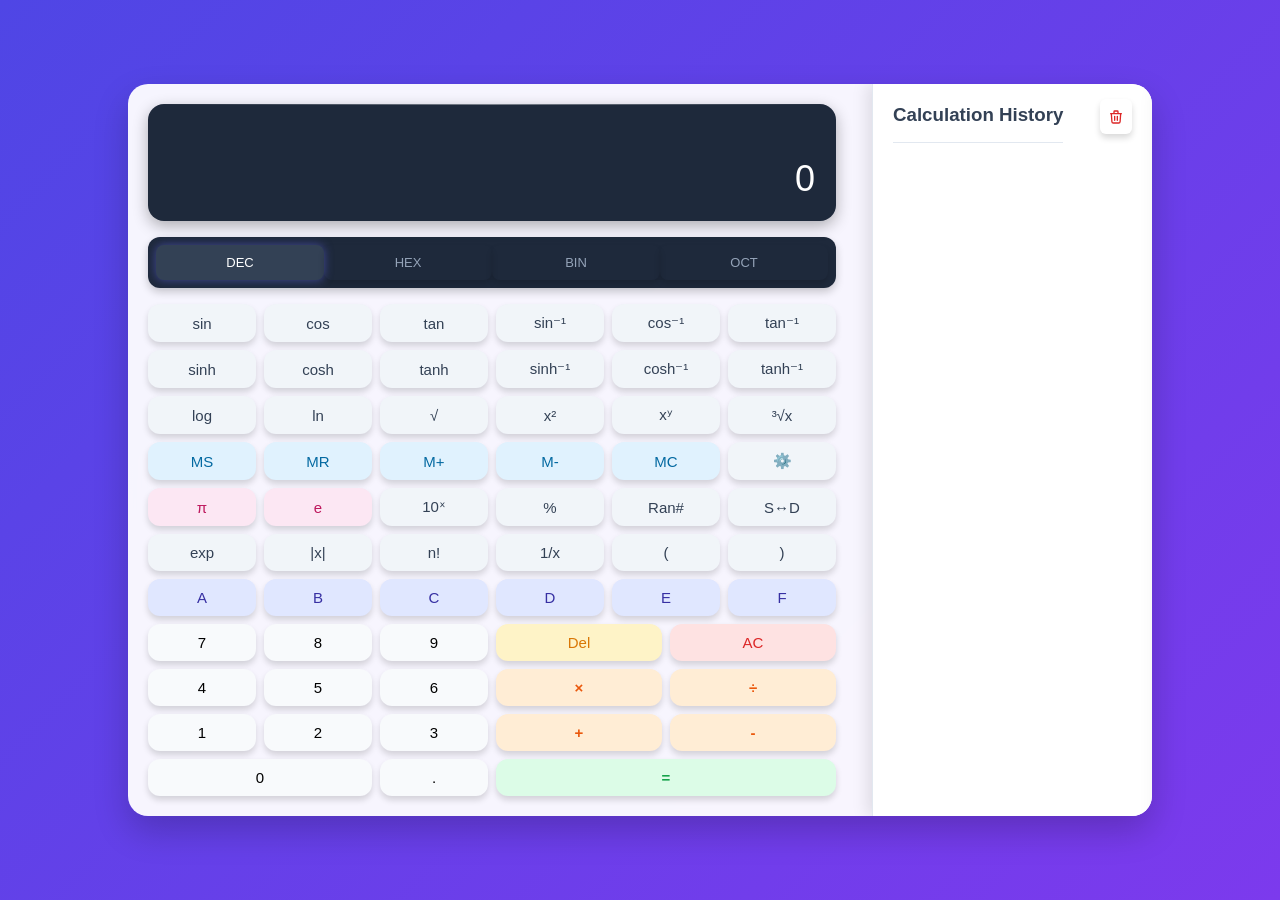
==== index.html @ 069a56cd "index" ====
<!DOCTYPE html>
<html lang="en">
<head>
  <meta charset="UTF-8">
  <meta name="viewport" content="width=device-width, initial-scale=1.0">
  <title>Scientific Calculator</title>
  <link rel="stylesheet" href="Calculator.css">
</head>
<body>
  <div class="calculator-container">
    <div class="calculator">
      <div id="display-container">
        <div id="expression"></div>
        <input type="text" id="display" value="0" readonly>
      </div>
      
      <div class="number-system">
        <button class="number-system-btn active" data-base="dec">DEC</button>
        <button class="number-system-btn" data-base="hex">HEX</button>
        <button class="number-system-btn" data-base="bin">BIN</button>
        <button class="number-system-btn" data-base="oct">OCT</button>
      </div>

      <div class="buttons-grid">
        <!-- Row 1: Basic trig functions and their inverses -->
        <button onclick="appendFunction('sin')" class="function" style="grid-column: span 2;">sin</button>
        <button onclick="appendFunction('cos')" class="function" style="grid-column: span 2;">cos</button>
        <button onclick="appendFunction('tan')" class="function" style="grid-column: span 2;">tan</button>
        <button onclick="appendFunction('asin')" class="function" style="grid-column: span 2;">sin⁻¹</button>
        <button onclick="appendFunction('acos')" class="function" style="grid-column: span 2;">cos⁻¹</button>
        <button onclick="appendFunction('atan')" class="function" style="grid-column: span 2;">tan⁻¹</button>

        <!-- Row 2: Hyperbolic functions and their inverses -->
        <button onclick="appendFunction('sinh')" class="function" style="grid-column: span 2;">sinh</button>
        <button onclick="appendFunction('cosh')" class="function" style="grid-column: span 2;">cosh</button>
        <button onclick="appendFunction('tanh')" class="function" style="grid-column: span 2;">tanh</button>
        <button onclick="appendFunction('asinh')" class="function" style="grid-column: span 2;">sinh⁻¹</button>
        <button onclick="appendFunction('acosh')" class="function" style="grid-column: span 2;">cosh⁻¹</button>
        <button onclick="appendFunction('atanh')" class="function" style="grid-column: span 2;">tanh⁻¹</button>

        <!-- Row 3: Log, power, and root functions -->
        <button onclick="appendFunction('log')" class="function" style="grid-column: span 2;">log</button>
        <button onclick="appendFunction('ln')" class="function" style="grid-column: span 2;">ln</button>
        <button onclick="appendFunction('sqrt')" class="function" style="grid-column: span 2;">√</button>
        <button onclick="appendValue('**2')" class="function" style="grid-column: span 2;">x²</button>
        <button onclick="appendValue('**')" class="function" style="grid-column: span 2;">xʸ</button>
        <button onclick="appendFunction('cbrt')" class="function" style="grid-column: span 2;">³√x</button>

        <!-- Row 4: Memory functions and constants -->
        <button onclick="memoryStore()" class="memory" style="grid-column: span 2;">MS</button>
        <button onclick="memoryRecall()" class="memory" style="grid-column: span 2;">MR</button>
        <button onclick="memoryAdd()" class="memory" style="grid-column: span 2;">M+</button>
        <button onclick="memorySubtract()" class="memory" style="grid-column: span 2;">M-</button>
        <button onclick="memoryClear()" class="memory" style="grid-column: span 2;">MC</button>
        <button onclick="toggleSettings()" class="function settings-toggle-btn" style="grid-column: span 2;">⚙️</button>

        <!-- Row 5: Constants and special functions -->
        <button onclick="appendConstant('π')" class="constant" style="grid-column: span 2;">π</button>
        <button onclick="appendConstant('e')" class="constant" style="grid-column: span 2;">e</button>
        <button onclick="appendFunction('tenPow')" class="function" style="grid-column: span 2;">10ˣ</button>
        <button onclick="appendValue('%')" class="function" style="grid-column: span 2;">%</button>
        <button onclick="insertRandom()" class="function" style="grid-column: span 2;">Ran#</button>
        <button onclick="toggleFractionDecimal()" class="function" style="grid-column: span 2;">S↔D</button>

        <!-- Row 6: Additional functions -->
        <button onclick="appendFunction('exp')" class="function" style="grid-column: span 2;">exp</button>
        <button onclick="appendFunction('abs')" class="function" style="grid-column: span 2;">|x|</button>
        <button onclick="factorialFunction()" class="function" style="grid-column: span 2;">n!</button>
        <button onclick="reciprocal()" class="function" style="grid-column: span 2;">1/x</button>
        <button onclick="appendValue('(')" class="function" style="grid-column: span 2;">(</button>
        <button onclick="appendValue(')')" class="function" style="grid-column: span 2;">)</button>
        
        <!-- Row 7: Hex values -->
        <button onclick="appendHexValue('A')" class="hex-btn" style="grid-column: span 2;">A</button>
        <button onclick="appendHexValue('B')" class="hex-btn" style="grid-column: span 2;">B</button>
        <button onclick="appendHexValue('C')" class="hex-btn" style="grid-column: span 2;">C</button>
        <button onclick="appendHexValue('D')" class="hex-btn" style="grid-column: span 2;">D</button>
        <button onclick="appendHexValue('E')" class="hex-btn" style="grid-column: span 2;">E</button>
        <button onclick="appendHexValue('F')" class="hex-btn" style="grid-column: span 2;">F</button>
        
        <!-- Row 8: Numbers and operations -->
        <button onclick="appendValue('7')" style="grid-column: span 2;">7</button>
        <button onclick="appendValue('8')" style="grid-column: span 2;">8</button>
        <button onclick="appendValue('9')" style="grid-column: span 2;">9</button>
        <button onclick="deleteLast()" class="delete" style="grid-column: span 3;">Del</button>
        <button onclick="clearDisplay()" class="clear" style="grid-column: span 3;">AC</button>
        
        <!-- Row 9: Numbers and operations -->
        <button onclick="appendValue('4')" style="grid-column: span 2;">4</button>
        <button onclick="appendValue('5')" style="grid-column: span 2;">5</button>
        <button onclick="appendValue('6')" style="grid-column: span 2;">6</button>
        <button onclick="appendValue('*')" class="operator" style="grid-column: span 3;">×</button>
        <button onclick="appendValue('/')" class="operator" style="grid-column: span 3;">÷</button>
        
        <!-- Row 10: Numbers and operations -->
        <button onclick="appendValue('1')" style="grid-column: span 2;">1</button>
        <button onclick="appendValue('2')" class="number" style="grid-column: span 2;">2</button>
        <button onclick="appendValue('3')" style="grid-column: span 2;">3</button>
        <button onclick="appendValue('+')" class="operator" style="grid-column: span 3;">+</button>
        <button onclick="appendValue('-')" class="operator" style="grid-column: span 3;">-</button>
        
        <!-- Row 11: Zero, decimal, and equals -->
        <button onclick="appendValue('0')" style="grid-column: span 4;">0</button>
        <button onclick="appendValue('.')" style="grid-column: span 2;">.</button>
        <button onclick="calculateResult()" class="equals" style="grid-column: span 6;">=</button>
      </div>
    </div>

  <div class="history-panel">
    <div class="history-header">
      <h3>Calculation History</h3>
      <button onclick="clearAllHistory()" class="delete-history-btn" title="Clear all history">
        <svg width="16" height="16" viewBox="0 0 24 24" fill="none" xmlns="http://www.w3.org/2000/svg">
          <path d="M19 7L18.1327 19.1425C18.0579 20.1891 17.187 21 16.1378 21H7.86224C6.81296 21 5.94208 20.1891 5.86732 19.1425L5 7M10 11V17M14 11V17M15 7V4C15 3.44772 14.5523 3 14 3H10C9.44772 3 9 3.44772 9 4V7M4 7H20" stroke="currentColor" stroke-width="2" stroke-linecap="round" stroke-linejoin="round"/>
        </svg>
      </button>
    </div>
    <ul id="history-list"></ul>
  </div>
  
  <div class="notification" id="notification">
    <div class="notification-icon">⚠️</div>
    <div class="notification-message" id="notification-message"></div>
  </div>

  <div class="notification" id="confirm-modal" style="flex-direction: column; text-align: center; pointer-events: auto;">
    <div class="notification-icon">⚠️</div>
    <div class="notification-message" id="confirm-message">Are you sure you want to clear all calculation history?</div>
    <div style="margin-top:10px; display:flex; gap:10px; justify-content:center;">
      <button id="confirm-yes" style="padding:6px 12px; border:none; border-radius:6px; background:#dc2626; color:white; cursor:pointer;">Yes</button>
      <button id="confirm-no" style="padding:6px 12px; border:none; border-radius:6px; background:#e2e8f0; color:#334155; cursor:pointer;">No</button>
    </div>
  </div>
  
  <div class="settings-panel" id="settings-panel">
      <h4>Background Settings</h4>
      
      <div class="setting-row">
          <label><input type="radio" name="bg-type" value="gradient" checked> Gradient</label>
          <label><input type="radio" name="bg-type" value="solid"> Solid</label>
      </div>
  
      <div id="gradient-settings">
          <div class="setting-row">
              <label for="grad-color1">Color 1:</label>
              <input type="color" id="grad-color1" value="#4f46e5">
          </div>
          <div class="setting-row">
              <label for="grad-color2">Color 2:</label>
              <input type="color" id="grad-color2" value="#7c3aed">
          </div>
          <div class="setting-row">
              <label for="grad-direction">Direction:</label>
              <select id="grad-direction">
                  <option value="135deg">To Top Left</option>
                  <option value="to right">To Right</option>
                  <option value="to bottom">To Bottom</option>
                  <option value="45deg">To Bottom Right</option>
              </select>
          </div>
      </div>
  
      <div id="solid-settings" style="display: none;">
          <div class="setting-row">
              <label for="solid-color">Color:</label>
              <input type="color" id="solid-color" value="#4f46e5">
          </div>
      </div>
  
      <hr style="margin: 16px 0; border: none; border-top: 1px solid #e2e8f0;">
      <h4>Display</h4>
      <button onclick="toggleHistory()" class="settings-btn">Toggle History Panel</button>
  </div>

  <script src="Calculator.js">
  </script>
</body>
</html>
---- Calculator.css ----
:root {
    --primary-gradient: linear-gradient(135deg, #6366f1, #8b5cf6);
    --display-bg: #1e293b;
    --button-bg: #f8fafc;
    --button-hover: #e2e8f0;
    --button-active: #cbd5e1;
    --function-bg: #f1f5f9;
    --function-color: #334155;
    --operator-bg: #ffedd5;
    --operator-color: #ea580c;
    --clear-bg: #fee2e2;
    --clear-color: #dc2626;
    --delete-bg: #fef3c7;
    --delete-color: #d97706;
    --equals-bg: #dcfce7;
    --equals-color: #16a34a;
    --hex-btn-bg: #e0e7ff;
    --hex-btn-color: #3730a3;
    --memory-bg: #e0f2fe;
    --memory-color: #0369a1;
    --constant-bg: #fce7f3;
    --constant-color: #be185d;
    --shadow-color: rgba(0, 0, 0, 0.15);
    --glow-intensity: 0px 0px 10px;
}

* {
    box-sizing: border-box;
    margin: 0;
    padding: 0;
}

body {
    display: flex;
    justify-content: center;
    align-items: center;
    min-height: 100vh;
    background: linear-gradient(135deg, #6366f1, #8b5cf6);
    font-family: 'Segoe UI', Tahoma, Geneva, Verdana, sans-serif;
    padding: 16px;
    transition: background 0.4s ease;
}

.calculator-container {
    display: flex;
    gap: 16px;
    max-width: 1024px;
    width: 100%;
    background: rgba(255, 255, 255, 0.95);
    backdrop-filter: blur(10px);
    border-radius: 20px;
    box-shadow: 0 15px 35px rgba(0, 0, 0, 0.2);
    overflow: hidden;
}

.calculator {
    flex: 1;
    padding: 20px;
    display: flex;
    flex-direction: column;
    min-width: 0;
}

#display-container {
    background-color: var(--display-bg);
    color: white;
    padding: 20px;
    border-radius: 16px;
    margin-bottom: 16px;
    box-shadow: 0 5px 15px rgba(0, 0, 0, 0.3);
    position: relative;
    overflow: hidden;
}

#display-container::after {
    content: '';
    position: absolute;
    top: 0;
    left: 0;
    right: 0;
    height: 1px;
    background: linear-gradient(90deg, transparent, rgba(255,255,255,0.4), transparent);
}

#expression {
    font-size: 14px;
    text-align: right;
    color: #94a3b8;
    height: 20px;
    overflow-x: auto;
    margin-bottom: 12px;
    font-weight: 300;
}

#display {
    width: 100%;
    font-size: 36px;
    text-align: right;
    border: none;
    background-color: transparent;
    color: white;
    outline: none;
    height: 45px;
    font-weight: 500;
    letter-spacing: 1px;
}

.number-system {
    display: flex;
    background-color: #1e293b;
    padding: 8px;
    border-radius: 12px;
    margin-bottom: 16px;
    justify-content: space-between;
    box-shadow: 0 4px 8px rgba(0, 0, 0, 0.2);
}

.number-system-btn {
    background: none;
    border: none;
    color: #94a3b8;
    cursor: pointer;
    padding: 8px 12px;
    border-radius: 8px;
    font-size: 13px;
    flex: 1;
    transition: all 0.2s ease;
    font-weight: 500;
}

.number-system-btn.active {
    background-color: #334155;
    color: white;
    box-shadow: 0 0 10px rgba(99, 102, 241, 0.5);
}

.number-system-btn:hover {
    background-color: #2d3748;
    color: white;
}

.buttons-grid {
    display: grid;
    grid-template-columns: repeat(12, 1fr);
    gap: 8px;
}

button {
    padding: 10px 8px;
    font-size: 15px;
    border: none;
    cursor: pointer;
    background-color: var(--button-bg);
    border-radius: 12px;
    transition: all 0.2s ease;
    min-height: 35px;
    -webkit-tap-highlight-color: transparent;
    box-shadow: 0 4px 6px var(--shadow-color);
    font-weight: 500;
    position: relative;
    overflow: hidden;
}

button::before {
    content: '';
    position: absolute;
    top: 0;
    left: 0;
    width: 100%;
    height: 100%;
    background: linear-gradient(rgba(255, 255, 255, 0.2), transparent);
    opacity: 0;
    transition: opacity 0.2s;
}

button:hover::before {
    opacity: 1;
}

.settings-toggle-btn {
    background-color: var(--function-bg);
    color: var(--function-color);
    font-size: 15px;     
    padding: 10px 8px;   
    min-height: 35px;
}

button:hover {
    background-color: var(--button-hover);
    transform: translateY(-3px);
    box-shadow: 0 6px 12px var(--shadow-color);
}

button:active {
    background-color: var(--button-active);
    transform: translateY(0);
    box-shadow: 0 2px 4px var(--shadow-color);
}

.function { 
    background-color: var(--function-bg); 
    color: var(--function-color); 
}

.operator { 
    background-color: var(--operator-bg); 
    color: var(--operator-color); 
    font-weight: bold; 
}

.clear { 
    background-color: var(--clear-bg); 
    color: var(--clear-color); 
}

.delete { 
    background-color: var(--delete-bg); 
    color: var(--delete-color); 
}

.equals { 
    background-color: var(--equals-bg); 
    color: var(--equals-color); 
    font-weight: bold; 
}

.hex-btn { 
    background-color: var(--hex-btn-bg); 
    color: var(--hex-btn-color); 
}

.memory {
    background-color: var(--memory-bg);
    color: var(--memory-color);
    font-size: 15px;   
    padding: 10px 8px;
    min-height: 35px;      
    min-width: auto;
}

.constant { 
    background-color: var(--constant-bg); 
    color: var(--constant-color); 
}

.history-panel {
    width: 280px;
    background: rgba(255, 255, 255, 0.95);
    backdrop-filter: blur(10px);
    border-left: 1px solid #e2e8f0;
    padding: 20px;
    display: flex;
    flex-direction: column;
    box-shadow: -5px 0 15px rgba(0,0,0,0.1);
}

.history-header {
    display: flex;
    justify-content: space-between;
    align-items: center;
    padding-bottom: 0px;
    margin-bottom: 0px;
}

.delete-history-btn {
    background: none;
    border: none;
    cursor: pointer;
    color: #dc2626;
    padding: 4px 8px;
    border-radius: 6px;
    display: flex;
    align-items: center;
    justify-content: center;
    transform: translateY(-15px);
    transition: all 0.2s;
}

.delete-history-btn:hover {
    background-color: #fee2e2;
    transform: translateY(-15px);
}

.history-header h3 {
    margin: 0;
    color: #334155;
    font-weight: 600;
}
    
.history-panel h3 { 
    margin-top: 0; 
    text-align: center;
    padding-bottom: 16px; 
    margin-bottom: 16px; 
    color: #334155; 
    border-bottom: 1px solid #e2e8f0;
}

#history-list { 
    list-style: none; 
    padding: 0; 
    margin: 0; 
    overflow-y: auto; 
    flex-grow: 1; 
}

#history-list li { 
    padding: 10px 8px; 
    border-bottom: 1px solid #eee; 
    font-size: 14px; 
    text-align: right; 
    transition: background 0.2s;
}

#history-list li:hover {
    background-color: #f8fafc;
    border-radius: 6px;
}

.notification { 
    position: fixed; 
    top: 20px; 
    left: 50%; 
    transform: translateX(-50%); 
    background-color: #fee2e2; 
    color: #b91c1c; 
    padding: 14px 24px;
    border-radius: 12px; 
    box-shadow: 0 8px 20px rgba(0, 0, 0, 0.2); 
    z-index: 1000; 
    display: flex; 
    align-items: center; 
    gap: 12px; 
    opacity: 0; 
    transition: opacity 0.3s ease; 
    pointer-events: none;
    backdrop-filter: blur(10px);
}

.notification.show { 
    opacity: 1; 
}

.notification-icon { 
    font-size: 20px; 
}

.settings-panel {
    position: fixed;
    top: 0;       
    right: -300px;         
    height: 100vh;        
    width: 280px;
    background-color: rgba(255, 255, 255, 0.95);
    backdrop-filter: blur(10px);
    padding: 20px;
    border-radius: 0;     
    box-shadow: -5px 0 25px rgba(0,0,0,0.2);
    z-index: 1100;
    transition: right 0.4s ease-in-out;
    color: #334155;
    overflow-y: auto;    
}

.settings-panel.show {
    right: 0; 
}

.settings-panel h4 {
    margin-top: 0;
    margin-bottom: 16px;
    border-bottom: 1px solid #e2e8f0;
    padding-bottom: 12px;
    font-weight: 600;
}

.setting-row {
    display: flex;
    justify-content: space-between;
    align-items: center;
    margin-bottom: 16px;
    font-size: 14px;
}

.setting-row label {
    display: flex;
    align-items: center;
    gap: 10px;
    font-weight: 500;
}

input[type="color"] {
    -webkit-appearance: none;
    -moz-appearance: none;
    appearance: none;
    width: 40px;
    height: 40px;
    background-color: transparent;
    border: 1px solid #cbd5e1;
    border-radius: 10px;
    cursor: pointer;
    box-shadow: 0 2px 6px rgba(0,0,0,0.1);
}

input[type="color"]::-webkit-color-swatch {
    border-radius: 8px;
    border: none;
}

input[type="color"]::-moz-color-swatch {
    border-radius: 8px;
    border: none;
}

.settings-panel select {
    padding: 8px;
    border-radius: 8px;
    border: 1px solid #cbd5e1;
    background-color: #f8fafc;
    box-shadow: 0 2px 4px rgba(0,0,0,0.1);
}

.settings-btn {
    width: 100%;
    padding: 12px;
    background-color: #f1f5f9;
    color: #334155;
    border: none;
    border-radius: 10px;
    cursor: pointer;
    margin-top: 12px;
    font-weight: 500;
    transition: all 0.2s;
    box-shadow: 0 4px 6px rgba(0,0,0,0.1);
}

.settings-btn:hover {
    background-color: #e2e8f0;
    transform: translateY(-2px);
    box-shadow: 0 6px 10px rgba(0,0,0,0.15);
}

@media (max-width: 768px) {
    .calculator-container { 
    flex-direction: column; 
    max-width: 100%; 
    }
    
    .history-panel { 
    width: 100%; 
    border-left: none; 
    border-top: 1px solid #e2e8f0; 
    max-height: 200px; 
    }
    
    button {
    padding: 12px 6px;
    font-size: 14px;
    min-height: 40px;
    }
    
    #display {
    font-size: 28px;
    }
}
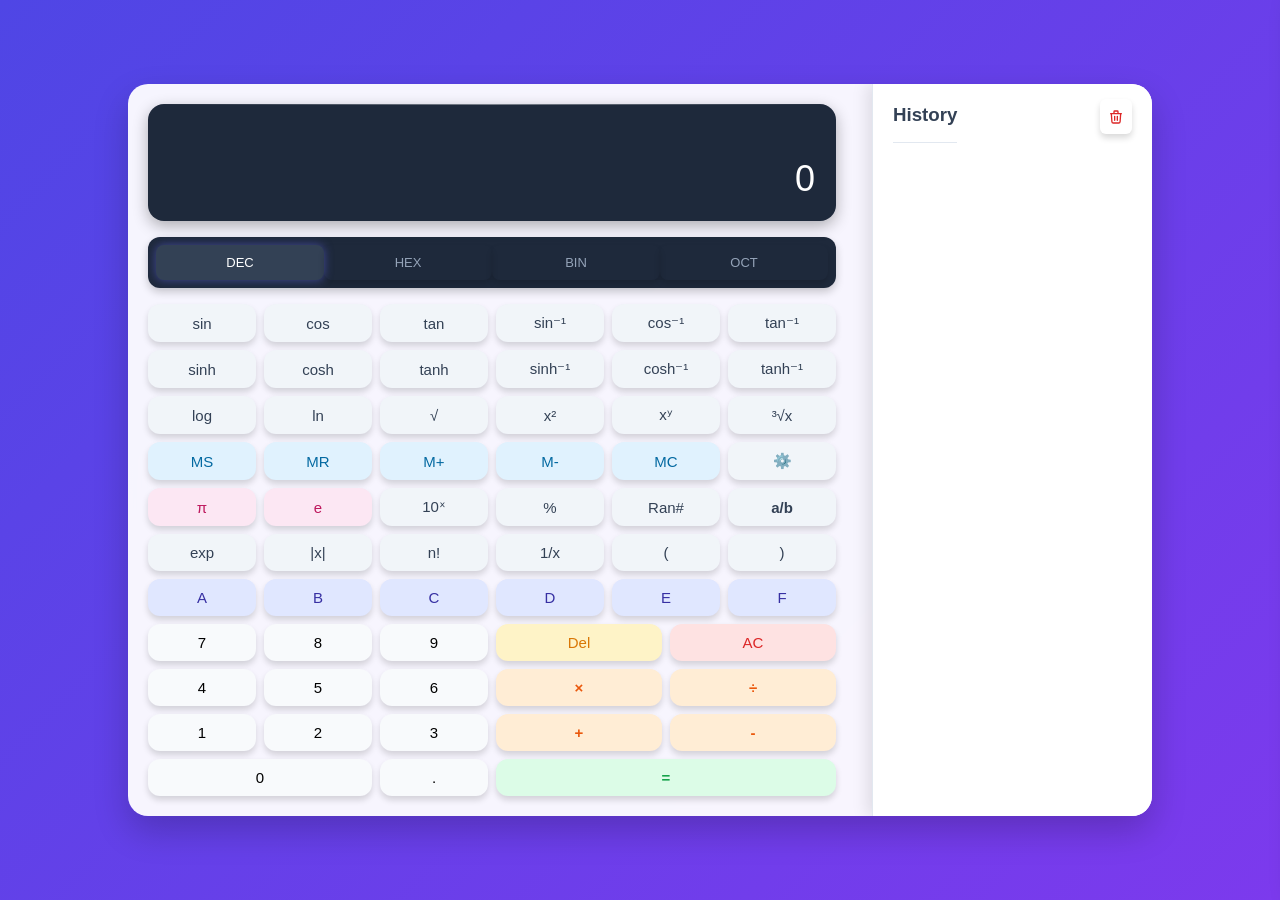
==== commit d6df4d00: "fix setting bug" ====
--- a/index.html
+++ b/index.html
@@ -7,6 +7,7 @@
   <link rel="stylesheet" href="Calculator.css">
 </head>
 <body>
+
   <div class="calculator-container">
     <div class="calculator">
       <div id="display-container">
@@ -22,7 +23,6 @@
       </div>
 
       <div class="buttons-grid">
-        <!-- Row 1: Basic trig functions and their inverses -->
         <button onclick="appendFunction('sin')" class="function" style="grid-column: span 2;">sin</button>
         <button onclick="appendFunction('cos')" class="function" style="grid-column: span 2;">cos</button>
         <button onclick="appendFunction('tan')" class="function" style="grid-column: span 2;">tan</button>
@@ -30,7 +30,6 @@
         <button onclick="appendFunction('acos')" class="function" style="grid-column: span 2;">cos⁻¹</button>
         <button onclick="appendFunction('atan')" class="function" style="grid-column: span 2;">tan⁻¹</button>
 
-        <!-- Row 2: Hyperbolic functions and their inverses -->
         <button onclick="appendFunction('sinh')" class="function" style="grid-column: span 2;">sinh</button>
         <button onclick="appendFunction('cosh')" class="function" style="grid-column: span 2;">cosh</button>
         <button onclick="appendFunction('tanh')" class="function" style="grid-column: span 2;">tanh</button>
@@ -38,7 +37,6 @@
         <button onclick="appendFunction('acosh')" class="function" style="grid-column: span 2;">cosh⁻¹</button>
         <button onclick="appendFunction('atanh')" class="function" style="grid-column: span 2;">tanh⁻¹</button>
 
-        <!-- Row 3: Log, power, and root functions -->
         <button onclick="appendFunction('log')" class="function" style="grid-column: span 2;">log</button>
         <button onclick="appendFunction('ln')" class="function" style="grid-column: span 2;">ln</button>
         <button onclick="appendFunction('sqrt')" class="function" style="grid-column: span 2;">√</button>
@@ -46,23 +44,20 @@
         <button onclick="appendValue('**')" class="function" style="grid-column: span 2;">xʸ</button>
         <button onclick="appendFunction('cbrt')" class="function" style="grid-column: span 2;">³√x</button>
 
-        <!-- Row 4: Memory functions and constants -->
         <button onclick="memoryStore()" class="memory" style="grid-column: span 2;">MS</button>
         <button onclick="memoryRecall()" class="memory" style="grid-column: span 2;">MR</button>
         <button onclick="memoryAdd()" class="memory" style="grid-column: span 2;">M+</button>
         <button onclick="memorySubtract()" class="memory" style="grid-column: span 2;">M-</button>
         <button onclick="memoryClear()" class="memory" style="grid-column: span 2;">MC</button>
-        <button onclick="toggleSettings()" class="function settings-toggle-btn" style="grid-column: span 2;">⚙️</button>
+        <button onclick="toggleSettings()" class="function settings-toggle-btn" style="grid-column: span 2;" title="Settings">⚙️</button>
 
-        <!-- Row 5: Constants and special functions -->
         <button onclick="appendConstant('π')" class="constant" style="grid-column: span 2;">π</button>
         <button onclick="appendConstant('e')" class="constant" style="grid-column: span 2;">e</button>
         <button onclick="appendFunction('tenPow')" class="function" style="grid-column: span 2;">10ˣ</button>
         <button onclick="appendValue('%')" class="function" style="grid-column: span 2;">%</button>
         <button onclick="insertRandom()" class="function" style="grid-column: span 2;">Ran#</button>
-        <button onclick="toggleFractionDecimal()" class="function" style="grid-column: span 2;">S↔D</button>
+        <button onclick="toggleFractionDecimal()" class="function" style="grid-column: span 2; font-weight:bold;">a/b</button>
 
-        <!-- Row 6: Additional functions -->
         <button onclick="appendFunction('exp')" class="function" style="grid-column: span 2;">exp</button>
         <button onclick="appendFunction('abs')" class="function" style="grid-column: span 2;">|x|</button>
         <button onclick="factorialFunction()" class="function" style="grid-column: span 2;">n!</button>
@@ -70,7 +65,6 @@
         <button onclick="appendValue('(')" class="function" style="grid-column: span 2;">(</button>
         <button onclick="appendValue(')')" class="function" style="grid-column: span 2;">)</button>
         
-        <!-- Row 7: Hex values -->
         <button onclick="appendHexValue('A')" class="hex-btn" style="grid-column: span 2;">A</button>
         <button onclick="appendHexValue('B')" class="hex-btn" style="grid-column: span 2;">B</button>
         <button onclick="appendHexValue('C')" class="hex-btn" style="grid-column: span 2;">C</button>
@@ -78,46 +72,42 @@
         <button onclick="appendHexValue('E')" class="hex-btn" style="grid-column: span 2;">E</button>
         <button onclick="appendHexValue('F')" class="hex-btn" style="grid-column: span 2;">F</button>
         
-        <!-- Row 8: Numbers and operations -->
         <button onclick="appendValue('7')" style="grid-column: span 2;">7</button>
         <button onclick="appendValue('8')" style="grid-column: span 2;">8</button>
         <button onclick="appendValue('9')" style="grid-column: span 2;">9</button>
         <button onclick="deleteLast()" class="delete" style="grid-column: span 3;">Del</button>
         <button onclick="clearDisplay()" class="clear" style="grid-column: span 3;">AC</button>
         
-        <!-- Row 9: Numbers and operations -->
         <button onclick="appendValue('4')" style="grid-column: span 2;">4</button>
         <button onclick="appendValue('5')" style="grid-column: span 2;">5</button>
         <button onclick="appendValue('6')" style="grid-column: span 2;">6</button>
         <button onclick="appendValue('*')" class="operator" style="grid-column: span 3;">×</button>
         <button onclick="appendValue('/')" class="operator" style="grid-column: span 3;">÷</button>
         
-        <!-- Row 10: Numbers and operations -->
         <button onclick="appendValue('1')" style="grid-column: span 2;">1</button>
         <button onclick="appendValue('2')" class="number" style="grid-column: span 2;">2</button>
         <button onclick="appendValue('3')" style="grid-column: span 2;">3</button>
         <button onclick="appendValue('+')" class="operator" style="grid-column: span 3;">+</button>
         <button onclick="appendValue('-')" class="operator" style="grid-column: span 3;">-</button>
         
-        <!-- Row 11: Zero, decimal, and equals -->
         <button onclick="appendValue('0')" style="grid-column: span 4;">0</button>
         <button onclick="appendValue('.')" style="grid-column: span 2;">.</button>
         <button onclick="calculateResult()" class="equals" style="grid-column: span 6;">=</button>
       </div>
     </div>
 
-  <div class="history-panel">
-    <div class="history-header">
-      <h3>Calculation History</h3>
-      <button onclick="clearAllHistory()" class="delete-history-btn" title="Clear all history">
-        <svg width="16" height="16" viewBox="0 0 24 24" fill="none" xmlns="http://www.w3.org/2000/svg">
-          <path d="M19 7L18.1327 19.1425C18.0579 20.1891 17.187 21 16.1378 21H7.86224C6.81296 21 5.94208 20.1891 5.86732 19.1425L5 7M10 11V17M14 11V17M15 7V4C15 3.44772 14.5523 3 14 3H10C9.44772 3 9 3.44772 9 4V7M4 7H20" stroke="currentColor" stroke-width="2" stroke-linecap="round" stroke-linejoin="round"/>
-        </svg>
-      </button>
+    <div class="history-panel">
+      <div class="history-header">
+        <h3>History</h3>
+        <button onclick="clearAllHistory()" class="delete-history-btn" title="Clear all history">
+          <svg width="16" height="16" viewBox="0 0 24 24" fill="none" xmlns="http://www.w3.org/2000/svg">
+            <path d="M19 7L18.1327 19.1425C18.0579 20.1891 17.187 21 16.1378 21H7.86224C6.81296 21 5.94208 20.1891 5.86732 19.1425L5 7M10 11V17M14 11V17M15 7V4C15 3.44772 14.5523 3 14 3H10C9.44772 3 9 3.44772 9 4V7M4 7H20" stroke="currentColor" stroke-width="2" stroke-linecap="round" stroke-linejoin="round"/>
+          </svg>
+        </button>
+      </div>
+      <ul id="history-list"></ul>
     </div>
-    <ul id="history-list"></ul>
-  </div>
-  
+  </div> 
   <div class="notification" id="notification">
     <div class="notification-icon">⚠️</div>
     <div class="notification-message" id="notification-message"></div>
@@ -133,43 +123,51 @@
   </div>
   
   <div class="settings-panel" id="settings-panel">
-      <h4>Background Settings</h4>
+      <div class="settings-header">
+        <h4>Settings</h4>
+        <button onclick="toggleSettings()" class="close-settings">&times;</button>
+      </div>
       
-      <div class="setting-row">
-          <label><input type="radio" name="bg-type" value="gradient" checked> Gradient</label>
-          <label><input type="radio" name="bg-type" value="solid"> Solid</label>
-      </div>
-  
-      <div id="gradient-settings">
+      <div class="setting-section">
+          <h5 style="margin-top:0; margin-bottom:15px; color:#94a3b8; font-size:14px; text-transform:uppercase;">Background</h5>
+          
           <div class="setting-row">
-              <label for="grad-color1">Color 1:</label>
-              <input type="color" id="grad-color1" value="#4f46e5">
+              <label><input type="radio" name="bg-type" value="gradient" checked> Gradient</label>
+              <label><input type="radio" name="bg-type" value="solid"> Solid</label>
           </div>
-          <div class="setting-row">
-              <label for="grad-color2">Color 2:</label>
-              <input type="color" id="grad-color2" value="#7c3aed">
+      
+          <div id="gradient-settings">
+              <div class="setting-row">
+                  <label for="grad-color1">Color 1:</label>
+                  <input type="color" id="grad-color1" value="#4f46e5">
+              </div>
+              <div class="setting-row">
+                  <label for="grad-color2">Color 2:</label>
+                  <input type="color" id="grad-color2" value="#7c3aed">
+              </div>
+              <div class="setting-row">
+                  <label for="grad-direction">Direction:</label>
+                  <select id="grad-direction">
+                      <option value="135deg">To Top Left</option>
+                      <option value="to right">To Right</option>
+                      <option value="to bottom">To Bottom</option>
+                      <option value="45deg">To Bottom Right</option>
+                  </select>
+              </div>
           </div>
-          <div class="setting-row">
-              <label for="grad-direction">Direction:</label>
-              <select id="grad-direction">
-                  <option value="135deg">To Top Left</option>
-                  <option value="to right">To Right</option>
-                  <option value="to bottom">To Bottom</option>
-                  <option value="45deg">To Bottom Right</option>
-              </select>
+      
+          <div id="solid-settings" style="display: none;">
+              <div class="setting-row">
+                  <label for="solid-color">Color:</label>
+                  <input type="color" id="solid-color" value="#4f46e5">
+              </div>
           </div>
       </div>
   
-      <div id="solid-settings" style="display: none;">
-          <div class="setting-row">
-              <label for="solid-color">Color:</label>
-              <input type="color" id="solid-color" value="#4f46e5">
-          </div>
+      <div class="setting-section" style="margin-top: 20px; border-top: 1px solid #e2e8f0; padding-top: 20px;">
+          <h5 style="margin-top:0; margin-bottom:15px; color:#94a3b8; font-size:14px; text-transform:uppercase;">Display Options</h5>
+          <button onclick="toggleHistory()" class="settings-btn">Toggle History Panel</button>
       </div>
-  
-      <hr style="margin: 16px 0; border: none; border-top: 1px solid #e2e8f0;">
-      <h4>Display</h4>
-      <button onclick="toggleHistory()" class="settings-btn">Toggle History Panel</button>
   </div>
 
   <script src="Calculator.js">
--- a/Calculator.css
+++ b/Calculator.css
@@ -273,12 +273,13 @@
     align-items: center;
     justify-content: center;
     transform: translateY(-15px);
-    transition: all 0.2s;
+    transition: all 0.2s cubic-bezier(0.4, 0, 0.2, 1);
 }
 
 .delete-history-btn:hover {
     background-color: #fee2e2;
-    transform: translateY(-15px);
+    transform: translateY(-18px);
+    box-shadow: 0 4px 12px rgba(220, 38, 38, 0.2);
 }
 
 .history-header h3 {
@@ -438,6 +439,25 @@
     background-color: #e2e8f0;
     transform: translateY(-2px);
     box-shadow: 0 6px 10px rgba(0,0,0,0.15);
+}
+
+.close-settings {
+    position: absolute;
+    top: 15px;
+    right: 15px;
+    background: none;
+    border: none;
+    cursor: pointer;
+    color: #dc2626;
+    padding: 4px 8px;
+    border-radius: 6px;
+    font-size: 24px;    
+    line-height: 1;
+    transition: all 0.2s;
+}
+
+.close-settings:hover {
+    background-color: #fee2e2;
 }
 
 @media (max-width: 768px) {
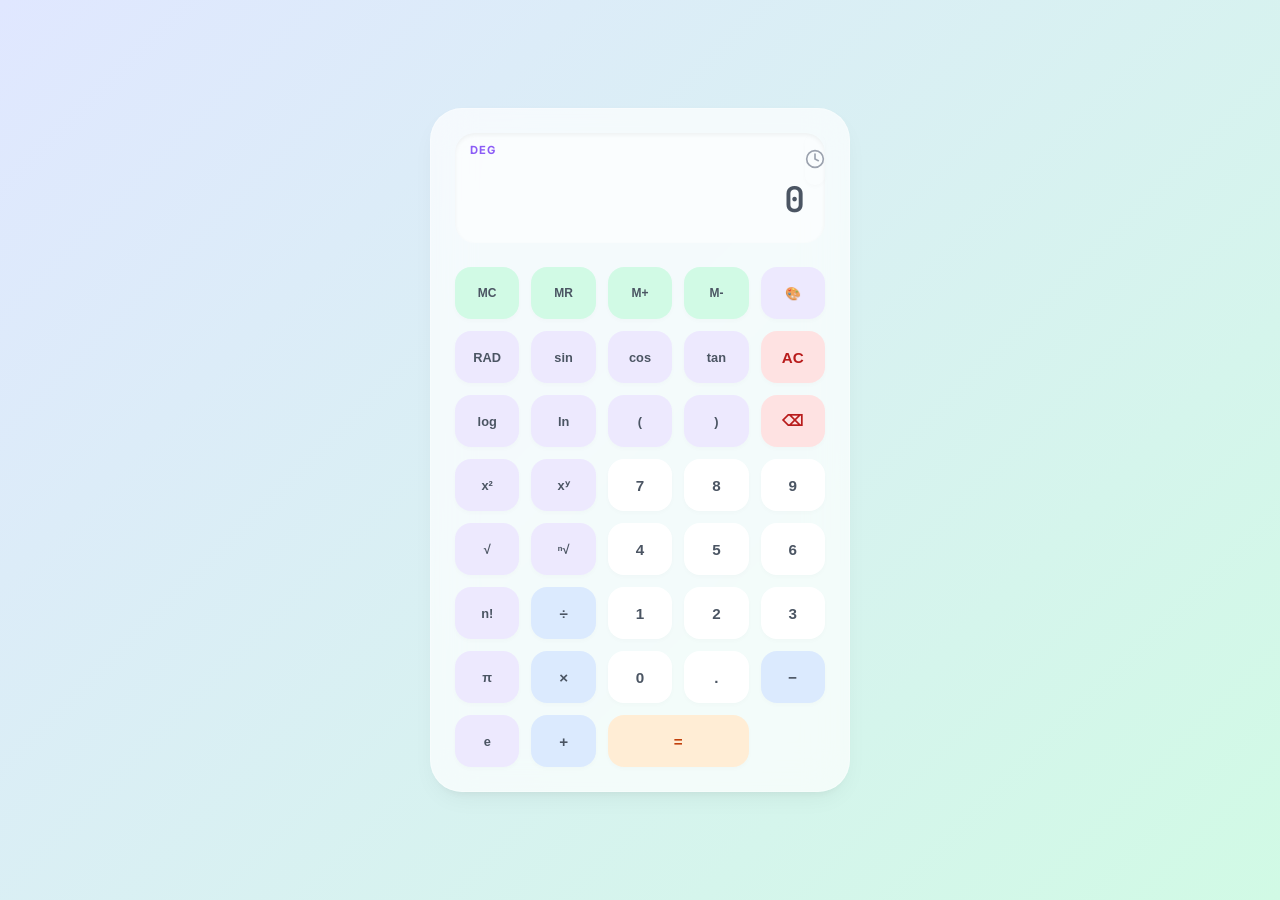
==== commit fc63c588: "update calculator" ====
--- a/index.html
+++ b/index.html
@@ -1,176 +1,96 @@
 <!DOCTYPE html>
 <html lang="en">
 <head>
-  <meta charset="UTF-8">
-  <meta name="viewport" content="width=device-width, initial-scale=1.0">
-  <title>Scientific Calculator</title>
-  <link rel="stylesheet" href="Calculator.css">
+    <meta charset="UTF-8">
+    <meta name="viewport" content="width=device-width, initial-scale=1.0">
+    <title>Scientific Calculator</title>
+    <link href="https://fonts.googleapis.com/css2?family=Inter:wght@300;400;600&family=JetBrains+Mono&display=swap" rel="stylesheet">
+    <link rel="stylesheet" href="Calculator.css">
 </head>
 <body>
 
-  <div class="calculator-container">
-    <div class="calculator">
-      <div id="display-container">
-        <div id="expression"></div>
-        <input type="text" id="display" value="0" readonly>
-      </div>
-      
-      <div class="number-system">
-        <button class="number-system-btn active" data-base="dec">DEC</button>
-        <button class="number-system-btn" data-base="hex">HEX</button>
-        <button class="number-system-btn" data-base="bin">BIN</button>
-        <button class="number-system-btn" data-base="oct">OCT</button>
-      </div>
+    <div class="calculator-container">
+        <button class="history-btn" onclick="toggleHistory()">
+            <svg width="20" height="20" viewBox="0 0 24 24" fill="none" stroke="currentColor" stroke-width="2" stroke-linecap="round" stroke-linejoin="round"><circle cx="12" cy="12" r="10"/><polyline points="12 6 12 12 16 14"/></svg>
+        </button>
 
-      <div class="buttons-grid">
-        <button onclick="appendFunction('sin')" class="function" style="grid-column: span 2;">sin</button>
-        <button onclick="appendFunction('cos')" class="function" style="grid-column: span 2;">cos</button>
-        <button onclick="appendFunction('tan')" class="function" style="grid-column: span 2;">tan</button>
-        <button onclick="appendFunction('asin')" class="function" style="grid-column: span 2;">sin⁻¹</button>
-        <button onclick="appendFunction('acos')" class="function" style="grid-column: span 2;">cos⁻¹</button>
-        <button onclick="appendFunction('atan')" class="function" style="grid-column: span 2;">tan⁻¹</button>
+        <div class="screen">
+            <div id="mode-label" class="mode-indicator">DEG</div>
+            <div id="expression" class="expression"></div>
+            <div id="result" class="result">0</div>
+        </div>
 
-        <button onclick="appendFunction('sinh')" class="function" style="grid-column: span 2;">sinh</button>
-        <button onclick="appendFunction('cosh')" class="function" style="grid-column: span 2;">cosh</button>
-        <button onclick="appendFunction('tanh')" class="function" style="grid-column: span 2;">tanh</button>
-        <button onclick="appendFunction('asinh')" class="function" style="grid-column: span 2;">sinh⁻¹</button>
-        <button onclick="appendFunction('acosh')" class="function" style="grid-column: span 2;">cosh⁻¹</button>
-        <button onclick="appendFunction('atanh')" class="function" style="grid-column: span 2;">tanh⁻¹</button>
+        <div class="controls">
+            <!-- Row 1: Memory & Scientific -->
+            <button class="btn-mem" onclick="memOp('MC')">MC</button>
+            <button class="btn-mem" onclick="memOp('MR')">MR</button>
+            <button class="btn-mem" onclick="memOp('M+')">M+</button>
+            <button class="btn-mem" onclick="memOp('M-')">M-</button>
+            <button class="btn-sci" onclick="toggleTheme()">🎨</button>
 
-        <button onclick="appendFunction('log')" class="function" style="grid-column: span 2;">log</button>
-        <button onclick="appendFunction('ln')" class="function" style="grid-column: span 2;">ln</button>
-        <button onclick="appendFunction('sqrt')" class="function" style="grid-column: span 2;">√</button>
-        <button onclick="appendValue('**2')" class="function" style="grid-column: span 2;">x²</button>
-        <button onclick="appendValue('**')" class="function" style="grid-column: span 2;">xʸ</button>
-        <button onclick="appendFunction('cbrt')" class="function" style="grid-column: span 2;">³√x</button>
+            <!-- Row 2: Scientific -->
+            <button class="btn-sci" onclick="toggleMode()" id="mode-btn">RAD</button>
+            <button class="btn-sci" onclick="append('sin(')">sin</button>
+            <button class="btn-sci" onclick="append('cos(')">cos</button>
+            <button class="btn-sci" onclick="append('tan(')">tan</button>
+            <button class="btn-clear" onclick="allClear()">AC</button>
 
-        <button onclick="memoryStore()" class="memory" style="grid-column: span 2;">MS</button>
-        <button onclick="memoryRecall()" class="memory" style="grid-column: span 2;">MR</button>
-        <button onclick="memoryAdd()" class="memory" style="grid-column: span 2;">M+</button>
-        <button onclick="memorySubtract()" class="memory" style="grid-column: span 2;">M-</button>
-        <button onclick="memoryClear()" class="memory" style="grid-column: span 2;">MC</button>
-        <button onclick="toggleSettings()" class="function settings-toggle-btn" style="grid-column: span 2;" title="Settings">⚙️</button>
+            <!-- Row 3 -->
+            <button class="btn-sci" onclick="append('log(')">log</button>
+            <button class="btn-sci" onclick="append('ln(')">ln</button>
+            <button class="btn-sci" onclick="append('(')">(</button>
+            <button class="btn-sci" onclick="append(')')">)</button>
+            <button class="btn-clear" onclick="backspace()">⌫</button>
 
-        <button onclick="appendConstant('π')" class="constant" style="grid-column: span 2;">π</button>
-        <button onclick="appendConstant('e')" class="constant" style="grid-column: span 2;">e</button>
-        <button onclick="appendFunction('tenPow')" class="function" style="grid-column: span 2;">10ˣ</button>
-        <button onclick="appendValue('%')" class="function" style="grid-column: span 2;">%</button>
-        <button onclick="insertRandom()" class="function" style="grid-column: span 2;">Ran#</button>
-        <button onclick="toggleFractionDecimal()" class="function" style="grid-column: span 2; font-weight:bold;">a/b</button>
+            <!-- Row 4 -->
+            <button class="btn-sci" onclick="append('^2')">x²</button>
+            <button class="btn-sci" onclick="append('^')">xʸ</button>
+            <button class="btn-num" onclick="append('7')">7</button>
+            <button class="btn-num" onclick="append('8')">8</button>
+            <button class="btn-num" onclick="append('9')">9</button>
 
-        <button onclick="appendFunction('exp')" class="function" style="grid-column: span 2;">exp</button>
-        <button onclick="appendFunction('abs')" class="function" style="grid-column: span 2;">|x|</button>
-        <button onclick="factorialFunction()" class="function" style="grid-column: span 2;">n!</button>
-        <button onclick="reciprocal()" class="function" style="grid-column: span 2;">1/x</button>
-        <button onclick="appendValue('(')" class="function" style="grid-column: span 2;">(</button>
-        <button onclick="appendValue(')')" class="function" style="grid-column: span 2;">)</button>
-        
-        <button onclick="appendHexValue('A')" class="hex-btn" style="grid-column: span 2;">A</button>
-        <button onclick="appendHexValue('B')" class="hex-btn" style="grid-column: span 2;">B</button>
-        <button onclick="appendHexValue('C')" class="hex-btn" style="grid-column: span 2;">C</button>
-        <button onclick="appendHexValue('D')" class="hex-btn" style="grid-column: span 2;">D</button>
-        <button onclick="appendHexValue('E')" class="hex-btn" style="grid-column: span 2;">E</button>
-        <button onclick="appendHexValue('F')" class="hex-btn" style="grid-column: span 2;">F</button>
-        
-        <button onclick="appendValue('7')" style="grid-column: span 2;">7</button>
-        <button onclick="appendValue('8')" style="grid-column: span 2;">8</button>
-        <button onclick="appendValue('9')" style="grid-column: span 2;">9</button>
-        <button onclick="deleteLast()" class="delete" style="grid-column: span 3;">Del</button>
-        <button onclick="clearDisplay()" class="clear" style="grid-column: span 3;">AC</button>
-        
-        <button onclick="appendValue('4')" style="grid-column: span 2;">4</button>
-        <button onclick="appendValue('5')" style="grid-column: span 2;">5</button>
-        <button onclick="appendValue('6')" style="grid-column: span 2;">6</button>
-        <button onclick="appendValue('*')" class="operator" style="grid-column: span 3;">×</button>
-        <button onclick="appendValue('/')" class="operator" style="grid-column: span 3;">÷</button>
-        
-        <button onclick="appendValue('1')" style="grid-column: span 2;">1</button>
-        <button onclick="appendValue('2')" class="number" style="grid-column: span 2;">2</button>
-        <button onclick="appendValue('3')" style="grid-column: span 2;">3</button>
-        <button onclick="appendValue('+')" class="operator" style="grid-column: span 3;">+</button>
-        <button onclick="appendValue('-')" class="operator" style="grid-column: span 3;">-</button>
-        
-        <button onclick="appendValue('0')" style="grid-column: span 4;">0</button>
-        <button onclick="appendValue('.')" style="grid-column: span 2;">.</button>
-        <button onclick="calculateResult()" class="equals" style="grid-column: span 6;">=</button>
-      </div>
+            <!-- Row 5 -->
+            <button class="btn-sci" onclick="append('sqrt(')">√</button>
+            <button class="btn-sci" onclick="append('root(')">ⁿ√</button>
+            <button class="btn-num" onclick="append('4')">4</button>
+            <button class="btn-num" onclick="append('5')">5</button>
+            <button class="btn-num" onclick="append('6')">6</button>
+
+            <!-- Row 6 -->
+            <button class="btn-sci" onclick="append('!')">n!</button>
+            <button class="btn-op" onclick="append('/')">÷</button>
+            <button class="btn-num" onclick="append('1')">1</button>
+            <button class="btn-num" onclick="append('2')">2</button>
+            <button class="btn-num" onclick="append('3')">3</button>
+
+            <!-- Row 7 -->
+            <button class="btn-sci" onclick="append('PI')">π</button>
+            <button class="btn-op" onclick="append('*')">×</button>
+            <button class="btn-num" onclick="append('0')">0</button>
+            <button class="btn-num" onclick="append('.')">.</button>
+            <button class="btn-op" onclick="append('-')">−</button>
+
+            <!-- Row 8 -->
+            <button class="btn-sci" onclick="append('E')">e</button>
+            <button class="btn-op" onclick="append('+')">+</button>
+            <button class="btn-equal" onclick="calculate()">=</button>
+        </div>
+
+        <!-- History Panel -->
+        <div id="history-panel" class="history-panel">
+            <div class="history-header">
+                <h3>History</h3>
+                <button onclick="toggleHistory()" style="background:none; box-shadow:none;">Close</button>
+            </div>
+            <ul id="history-list" class="history-list">
+                <!-- Items added here -->
+            </ul>
+            <button class="btn-clear" onclick="clearHistory()" style="width:100%; margin-top:10px;">Clear History</button>
+        </div>
     </div>
 
-    <div class="history-panel">
-      <div class="history-header">
-        <h3>History</h3>
-        <button onclick="clearAllHistory()" class="delete-history-btn" title="Clear all history">
-          <svg width="16" height="16" viewBox="0 0 24 24" fill="none" xmlns="http://www.w3.org/2000/svg">
-            <path d="M19 7L18.1327 19.1425C18.0579 20.1891 17.187 21 16.1378 21H7.86224C6.81296 21 5.94208 20.1891 5.86732 19.1425L5 7M10 11V17M14 11V17M15 7V4C15 3.44772 14.5523 3 14 3H10C9.44772 3 9 3.44772 9 4V7M4 7H20" stroke="currentColor" stroke-width="2" stroke-linecap="round" stroke-linejoin="round"/>
-          </svg>
-        </button>
-      </div>
-      <ul id="history-list"></ul>
-    </div>
-  </div> 
-  <div class="notification" id="notification">
-    <div class="notification-icon">⚠️</div>
-    <div class="notification-message" id="notification-message"></div>
-  </div>
+    <div id="toast" class="toast"></div>
 
-  <div class="notification" id="confirm-modal" style="flex-direction: column; text-align: center; pointer-events: auto;">
-    <div class="notification-icon">⚠️</div>
-    <div class="notification-message" id="confirm-message">Are you sure you want to clear all calculation history?</div>
-    <div style="margin-top:10px; display:flex; gap:10px; justify-content:center;">
-      <button id="confirm-yes" style="padding:6px 12px; border:none; border-radius:6px; background:#dc2626; color:white; cursor:pointer;">Yes</button>
-      <button id="confirm-no" style="padding:6px 12px; border:none; border-radius:6px; background:#e2e8f0; color:#334155; cursor:pointer;">No</button>
-    </div>
-  </div>
-  
-  <div class="settings-panel" id="settings-panel">
-      <div class="settings-header">
-        <h4>Settings</h4>
-        <button onclick="toggleSettings()" class="close-settings">&times;</button>
-      </div>
-      
-      <div class="setting-section">
-          <h5 style="margin-top:0; margin-bottom:15px; color:#94a3b8; font-size:14px; text-transform:uppercase;">Background</h5>
-          
-          <div class="setting-row">
-              <label><input type="radio" name="bg-type" value="gradient" checked> Gradient</label>
-              <label><input type="radio" name="bg-type" value="solid"> Solid</label>
-          </div>
-      
-          <div id="gradient-settings">
-              <div class="setting-row">
-                  <label for="grad-color1">Color 1:</label>
-                  <input type="color" id="grad-color1" value="#4f46e5">
-              </div>
-              <div class="setting-row">
-                  <label for="grad-color2">Color 2:</label>
-                  <input type="color" id="grad-color2" value="#7c3aed">
-              </div>
-              <div class="setting-row">
-                  <label for="grad-direction">Direction:</label>
-                  <select id="grad-direction">
-                      <option value="135deg">To Top Left</option>
-                      <option value="to right">To Right</option>
-                      <option value="to bottom">To Bottom</option>
-                      <option value="45deg">To Bottom Right</option>
-                  </select>
-              </div>
-          </div>
-      
-          <div id="solid-settings" style="display: none;">
-              <div class="setting-row">
-                  <label for="solid-color">Color:</label>
-                  <input type="color" id="solid-color" value="#4f46e5">
-              </div>
-          </div>
-      </div>
-  
-      <div class="setting-section" style="margin-top: 20px; border-top: 1px solid #e2e8f0; padding-top: 20px;">
-          <h5 style="margin-top:0; margin-bottom:15px; color:#94a3b8; font-size:14px; text-transform:uppercase;">Display Options</h5>
-          <button onclick="toggleHistory()" class="settings-btn">Toggle History Panel</button>
-      </div>
-  </div>
-
-  <script src="Calculator.js">
-  </script>
+    <script src="Calculator.js"></script>
 </body>
 </html>
--- a/Calculator.css
+++ b/Calculator.css
@@ -1,485 +1,248 @@
 :root {
-    --primary-gradient: linear-gradient(135deg, #6366f1, #8b5cf6);
-    --display-bg: #1e293b;
-    --button-bg: #f8fafc;
-    --button-hover: #e2e8f0;
-    --button-active: #cbd5e1;
-    --function-bg: #f1f5f9;
-    --function-color: #334155;
-    --operator-bg: #ffedd5;
-    --operator-color: #ea580c;
-    --clear-bg: #fee2e2;
-    --clear-color: #dc2626;
-    --delete-bg: #fef3c7;
-    --delete-color: #d97706;
-    --equals-bg: #dcfce7;
-    --equals-color: #16a34a;
-    --hex-btn-bg: #e0e7ff;
-    --hex-btn-color: #3730a3;
-    --memory-bg: #e0f2fe;
-    --memory-color: #0369a1;
-    --constant-bg: #fce7f3;
-    --constant-color: #be185d;
-    --shadow-color: rgba(0, 0, 0, 0.15);
-    --glow-intensity: 0px 0px 10px;
+    --bg-gradient: linear-gradient(135deg, #e0e7ff 0%, #d1fae5 100%);
+    --calc-bg: rgba(255, 255, 255, 0.7);
+    --screen-bg: rgba(255, 255, 255, 0.5);
+    --text-main: #4b5563;
+    --text-muted: #9ca3af;
+    
+    /* Pastel Palette */
+    --p-pink: #fce7f3;
+    --p-peach: #ffedd5;
+    --p-blue: #dbeafe;
+    --p-lavender: #ede9fe;
+    --p-mint: #d1fae5;
+    --p-yellow: #fef3c7;
+    --p-coral: #fee2e2;
+    
+    --accent: #8b5cf6;
+    --shadow: 0 10px 25px -5px rgba(0, 0, 0, 0.05), 0 8px 10px -6px rgba(0, 0, 0, 0.05);
+    --inner-shadow: inset 0 2px 4px 0 rgba(0, 0, 0, 0.05);
+}
+
+[data-theme="dark"] {
+    --bg-gradient: linear-gradient(135deg, #1e1b4b 0%, #064e3b 100%);
+    --calc-bg: rgba(30, 41, 59, 0.8);
+    --screen-bg: rgba(15, 23, 42, 0.6);
+    --text-main: #f1f5f9;
+    --text-muted: #94a3b8;
+    --p-pink: #831843;
+    --p-peach: #7c2d12;
+    --p-blue: #1e3a8a;
+    --p-lavender: #4c1d95;
+    --p-mint: #064e3b;
+    --p-yellow: #78350f;
+    --p-coral: #7f1d1d;
 }
 
 * {
     box-sizing: border-box;
     margin: 0;
     padding: 0;
+    user-select: none;
 }
 
 body {
-    display: flex;
+    font-family: 'Inter', sans-serif;
+    background: var(--bg-gradient);
+    min-height: 100vh;
+    display: flex;
+    align-items: center;
     justify-content: center;
-    align-items: center;
-    min-height: 100vh;
-    background: linear-gradient(135deg, #6366f1, #8b5cf6);
-    font-family: 'Segoe UI', Tahoma, Geneva, Verdana, sans-serif;
-    padding: 16px;
-    transition: background 0.4s ease;
+    color: var(--text-main);
+    padding: 20px;
+    transition: background 0.5s ease;
 }
 
 .calculator-container {
-    display: flex;
-    gap: 16px;
-    max-width: 1024px;
+    background: var(--calc-bg);
+    backdrop-filter: blur(20px);
+    -webkit-backdrop-filter: blur(20px);
+    border-radius: 32px;
+    padding: 24px;
     width: 100%;
-    background: rgba(255, 255, 255, 0.95);
-    backdrop-filter: blur(10px);
-    border-radius: 20px;
-    box-shadow: 0 15px 35px rgba(0, 0, 0, 0.2);
-    overflow: hidden;
-}
-
-.calculator {
-    flex: 1;
-    padding: 20px;
-    display: flex;
-    flex-direction: column;
-    min-width: 0;
-}
-
-#display-container {
-    background-color: var(--display-bg);
-    color: white;
-    padding: 20px;
-    border-radius: 16px;
-    margin-bottom: 16px;
-    box-shadow: 0 5px 15px rgba(0, 0, 0, 0.3);
+    max-width: 420px;
+    box-shadow: var(--shadow);
+    border: 1px solid rgba(255, 255, 255, 0.3);
     position: relative;
     overflow: hidden;
 }
 
-#display-container::after {
-    content: '';
+/* Screen Styles */
+.screen {
+    background: var(--screen-bg);
+    border-radius: 20px;
+    padding: 20px;
+    margin-bottom: 24px;
+    text-align: right;
+    box-shadow: var(--inner-shadow);
+    min-height: 110px;
+    display: flex;
+    flex-direction: column;
+    justify-content: flex-end;
+    gap: 4px;
+    position: relative;
+}
+
+.expression {
+    font-family: 'JetBrains Mono', monospace;
+    font-size: 1rem;
+    color: var(--text-muted);
+    overflow-x: auto;
+    white-space: nowrap;
+    scrollbar-width: none;
+}
+
+.expression::-webkit-scrollbar { display: none; }
+
+.result {
+    font-family: 'JetBrains Mono', monospace;
+    font-size: 2.2rem;
+    font-weight: 600;
+    overflow-x: auto;
+    white-space: nowrap;
+    scrollbar-width: none;
+}
+
+.mode-indicator {
+    position: absolute;
+    top: 10px;
+    left: 15px;
+    font-size: 0.7rem;
+    font-weight: 700;
+    text-transform: uppercase;
+    color: var(--accent);
+    letter-spacing: 0.1em;
+}
+
+/* Grid Layout */
+.controls {
+    display: grid;
+    grid-template-columns: repeat(5, 1fr);
+    gap: 12px;
+}
+
+button {
+    border: none;
+    border-radius: 16px;
+    height: 52px;
+    font-size: 0.95rem;
+    font-weight: 600;
+    cursor: pointer;
+    transition: all 0.2s cubic-bezier(0.4, 0, 0.2, 1);
+    color: var(--text-main);
+    display: flex;
+    align-items: center;
+    justify-content: center;
+    box-shadow: 0 2px 5px rgba(0,0,0,0.02);
+}
+
+button:hover {
+    transform: translateY(-2px);
+    filter: brightness(0.95);
+    box-shadow: 0 4px 12px rgba(0,0,0,0.08);
+}
+
+button:active {
+    transform: translateY(1px);
+    filter: brightness(0.9);
+}
+
+/* Button Variations */
+.btn-num { background: white; }
+.btn-op { background: var(--p-blue); }
+.btn-sci { background: var(--p-lavender); font-size: 0.8rem; }
+.btn-mem { background: var(--p-mint); font-size: 0.75rem; }
+.btn-clear { background: var(--p-coral); color: #b91c1c; }
+.btn-equal { 
+    background: var(--p-peach); 
+    grid-column: span 2;
+    color: #c2410c;
+}
+.btn-active {
+    background: var(--accent);
+    color: white;
+}
+
+/* Utilities */
+.span-2 { grid-column: span 2; }
+
+/* History Panel */
+.history-btn {
+    position: absolute;
+    top: 24px;
+    right: 24px;
+    background: none;
+    border: none;
+    color: var(--text-muted);
+    cursor: pointer;
+    z-index: 10;
+}
+
+.history-panel {
     position: absolute;
     top: 0;
-    left: 0;
-    right: 0;
-    height: 1px;
-    background: linear-gradient(90deg, transparent, rgba(255,255,255,0.4), transparent);
-}
-
-#expression {
-    font-size: 14px;
-    text-align: right;
-    color: #94a3b8;
-    height: 20px;
-    overflow-x: auto;
-    margin-bottom: 12px;
-    font-weight: 300;
-}
-
-#display {
-    width: 100%;
-    font-size: 36px;
-    text-align: right;
-    border: none;
-    background-color: transparent;
-    color: white;
-    outline: none;
-    height: 45px;
-    font-weight: 500;
-    letter-spacing: 1px;
-}
-
-.number-system {
-    display: flex;
-    background-color: #1e293b;
-    padding: 8px;
-    border-radius: 12px;
-    margin-bottom: 16px;
-    justify-content: space-between;
-    box-shadow: 0 4px 8px rgba(0, 0, 0, 0.2);
-}
-
-.number-system-btn {
-    background: none;
-    border: none;
-    color: #94a3b8;
-    cursor: pointer;
-    padding: 8px 12px;
-    border-radius: 8px;
-    font-size: 13px;
-    flex: 1;
-    transition: all 0.2s ease;
-    font-weight: 500;
-}
-
-.number-system-btn.active {
-    background-color: #334155;
-    color: white;
-    box-shadow: 0 0 10px rgba(99, 102, 241, 0.5);
-}
-
-.number-system-btn:hover {
-    background-color: #2d3748;
-    color: white;
-}
-
-.buttons-grid {
-    display: grid;
-    grid-template-columns: repeat(12, 1fr);
-    gap: 8px;
-}
-
-button {
-    padding: 10px 8px;
-    font-size: 15px;
-    border: none;
-    cursor: pointer;
-    background-color: var(--button-bg);
-    border-radius: 12px;
-    transition: all 0.2s ease;
-    min-height: 35px;
-    -webkit-tap-highlight-color: transparent;
-    box-shadow: 0 4px 6px var(--shadow-color);
-    font-weight: 500;
-    position: relative;
-    overflow: hidden;
-}
-
-button::before {
-    content: '';
-    position: absolute;
-    top: 0;
-    left: 0;
+    right: -100%;
     width: 100%;
     height: 100%;
-    background: linear-gradient(rgba(255, 255, 255, 0.2), transparent);
-    opacity: 0;
-    transition: opacity 0.2s;
-}
-
-button:hover::before {
-    opacity: 1;
-}
-
-.settings-toggle-btn {
-    background-color: var(--function-bg);
-    color: var(--function-color);
-    font-size: 15px;     
-    padding: 10px 8px;   
-    min-height: 35px;
-}
-
-button:hover {
-    background-color: var(--button-hover);
-    transform: translateY(-3px);
-    box-shadow: 0 6px 12px var(--shadow-color);
-}
-
-button:active {
-    background-color: var(--button-active);
-    transform: translateY(0);
-    box-shadow: 0 2px 4px var(--shadow-color);
-}
-
-.function { 
-    background-color: var(--function-bg); 
-    color: var(--function-color); 
-}
-
-.operator { 
-    background-color: var(--operator-bg); 
-    color: var(--operator-color); 
-    font-weight: bold; 
-}
-
-.clear { 
-    background-color: var(--clear-bg); 
-    color: var(--clear-color); 
-}
-
-.delete { 
-    background-color: var(--delete-bg); 
-    color: var(--delete-color); 
-}
-
-.equals { 
-    background-color: var(--equals-bg); 
-    color: var(--equals-color); 
-    font-weight: bold; 
-}
-
-.hex-btn { 
-    background-color: var(--hex-btn-bg); 
-    color: var(--hex-btn-color); 
-}
-
-.memory {
-    background-color: var(--memory-bg);
-    color: var(--memory-color);
-    font-size: 15px;   
-    padding: 10px 8px;
-    min-height: 35px;      
-    min-width: auto;
-}
-
-.constant { 
-    background-color: var(--constant-bg); 
-    color: var(--constant-color); 
-}
-
-.history-panel {
-    width: 280px;
-    background: rgba(255, 255, 255, 0.95);
-    backdrop-filter: blur(10px);
-    border-left: 1px solid #e2e8f0;
-    padding: 20px;
+    background: var(--calc-bg);
+    backdrop-filter: blur(30px);
+    z-index: 20;
+    transition: 0.3s ease-in-out;
+    padding: 60px 24px 24px;
     display: flex;
     flex-direction: column;
-    box-shadow: -5px 0 15px rgba(0,0,0,0.1);
-}
+}
+
+.history-panel.open { right: 0; }
 
 .history-header {
     display: flex;
     justify-content: space-between;
     align-items: center;
-    padding-bottom: 0px;
-    margin-bottom: 0px;
-}
-
-.delete-history-btn {
-    background: none;
-    border: none;
+    margin-bottom: 20px;
+}
+
+.history-list {
+    flex: 1;
+    overflow-y: auto;
+    list-style: none;
+}
+
+.history-item {
+    padding: 12px;
+    border-bottom: 1px solid rgba(0,0,0,0.05);
     cursor: pointer;
-    color: #dc2626;
-    padding: 4px 8px;
-    border-radius: 6px;
-    display: flex;
-    align-items: center;
-    justify-content: center;
-    transform: translateY(-15px);
-    transition: all 0.2s cubic-bezier(0.4, 0, 0.2, 1);
-}
-
-.delete-history-btn:hover {
-    background-color: #fee2e2;
-    transform: translateY(-18px);
-    box-shadow: 0 4px 12px rgba(220, 38, 38, 0.2);
-}
-
-.history-header h3 {
-    margin: 0;
-    color: #334155;
-    font-weight: 600;
-}
-    
-.history-panel h3 { 
-    margin-top: 0; 
-    text-align: center;
-    padding-bottom: 16px; 
-    margin-bottom: 16px; 
-    color: #334155; 
-    border-bottom: 1px solid #e2e8f0;
-}
-
-#history-list { 
-    list-style: none; 
-    padding: 0; 
-    margin: 0; 
-    overflow-y: auto; 
-    flex-grow: 1; 
-}
-
-#history-list li { 
-    padding: 10px 8px; 
-    border-bottom: 1px solid #eee; 
-    font-size: 14px; 
-    text-align: right; 
+    border-radius: 8px;
     transition: background 0.2s;
 }
 
-#history-list li:hover {
-    background-color: #f8fafc;
-    border-radius: 6px;
-}
-
-.notification { 
-    position: fixed; 
-    top: 20px; 
-    left: 50%; 
-    transform: translateX(-50%); 
-    background-color: #fee2e2; 
-    color: #b91c1c; 
-    padding: 14px 24px;
-    border-radius: 12px; 
-    box-shadow: 0 8px 20px rgba(0, 0, 0, 0.2); 
-    z-index: 1000; 
-    display: flex; 
-    align-items: center; 
-    gap: 12px; 
-    opacity: 0; 
-    transition: opacity 0.3s ease; 
+.history-item:hover { background: rgba(0,0,0,0.03); }
+
+.history-exp { font-size: 0.8rem; color: var(--text-muted); }
+.history-res { font-size: 1.1rem; font-weight: 600; margin-top: 4px; }
+
+/* Responsive adjustments */
+@media (max-width: 400px) {
+    .calculator-container {
+        padding: 16px;
+        border-radius: 24px;
+    }
+    .controls { gap: 8px; }
+    button { height: 48px; border-radius: 12px; font-size: 0.85rem; }
+}
+
+.toast {
+    position: fixed;
+    bottom: 20px;
+    left: 50%;
+    transform: translateX(-50%);
+    background: rgba(0,0,0,0.7);
+    color: white;
+    padding: 8px 16px;
+    border-radius: 20px;
+    font-size: 0.8rem;
+    opacity: 0;
+    transition: opacity 0.3s;
     pointer-events: none;
-    backdrop-filter: blur(10px);
-}
-
-.notification.show { 
-    opacity: 1; 
-}
-
-.notification-icon { 
-    font-size: 20px; 
-}
-
-.settings-panel {
-    position: fixed;
-    top: 0;       
-    right: -300px;         
-    height: 100vh;        
-    width: 280px;
-    background-color: rgba(255, 255, 255, 0.95);
-    backdrop-filter: blur(10px);
-    padding: 20px;
-    border-radius: 0;     
-    box-shadow: -5px 0 25px rgba(0,0,0,0.2);
-    z-index: 1100;
-    transition: right 0.4s ease-in-out;
-    color: #334155;
-    overflow-y: auto;    
-}
-
-.settings-panel.show {
-    right: 0; 
-}
-
-.settings-panel h4 {
-    margin-top: 0;
-    margin-bottom: 16px;
-    border-bottom: 1px solid #e2e8f0;
-    padding-bottom: 12px;
-    font-weight: 600;
-}
-
-.setting-row {
-    display: flex;
-    justify-content: space-between;
-    align-items: center;
-    margin-bottom: 16px;
-    font-size: 14px;
-}
-
-.setting-row label {
-    display: flex;
-    align-items: center;
-    gap: 10px;
-    font-weight: 500;
-}
-
-input[type="color"] {
-    -webkit-appearance: none;
-    -moz-appearance: none;
-    appearance: none;
-    width: 40px;
-    height: 40px;
-    background-color: transparent;
-    border: 1px solid #cbd5e1;
-    border-radius: 10px;
-    cursor: pointer;
-    box-shadow: 0 2px 6px rgba(0,0,0,0.1);
-}
-
-input[type="color"]::-webkit-color-swatch {
-    border-radius: 8px;
-    border: none;
-}
-
-input[type="color"]::-moz-color-swatch {
-    border-radius: 8px;
-    border: none;
-}
-
-.settings-panel select {
-    padding: 8px;
-    border-radius: 8px;
-    border: 1px solid #cbd5e1;
-    background-color: #f8fafc;
-    box-shadow: 0 2px 4px rgba(0,0,0,0.1);
-}
-
-.settings-btn {
-    width: 100%;
-    padding: 12px;
-    background-color: #f1f5f9;
-    color: #334155;
-    border: none;
-    border-radius: 10px;
-    cursor: pointer;
-    margin-top: 12px;
-    font-weight: 500;
-    transition: all 0.2s;
-    box-shadow: 0 4px 6px rgba(0,0,0,0.1);
-}
-
-.settings-btn:hover {
-    background-color: #e2e8f0;
-    transform: translateY(-2px);
-    box-shadow: 0 6px 10px rgba(0,0,0,0.15);
-}
-
-.close-settings {
-    position: absolute;
-    top: 15px;
-    right: 15px;
-    background: none;
-    border: none;
-    cursor: pointer;
-    color: #dc2626;
-    padding: 4px 8px;
-    border-radius: 6px;
-    font-size: 24px;    
-    line-height: 1;
-    transition: all 0.2s;
-}
-
-.close-settings:hover {
-    background-color: #fee2e2;
-}
-
-@media (max-width: 768px) {
-    .calculator-container { 
-    flex-direction: column; 
-    max-width: 100%; 
-    }
-    
-    .history-panel { 
-    width: 100%; 
-    border-left: none; 
-    border-top: 1px solid #e2e8f0; 
-    max-height: 200px; 
-    }
-    
-    button {
-    padding: 12px 6px;
-    font-size: 14px;
-    min-height: 40px;
-    }
-    
-    #display {
-    font-size: 28px;
-    }
+    z-index: 100;
 }
